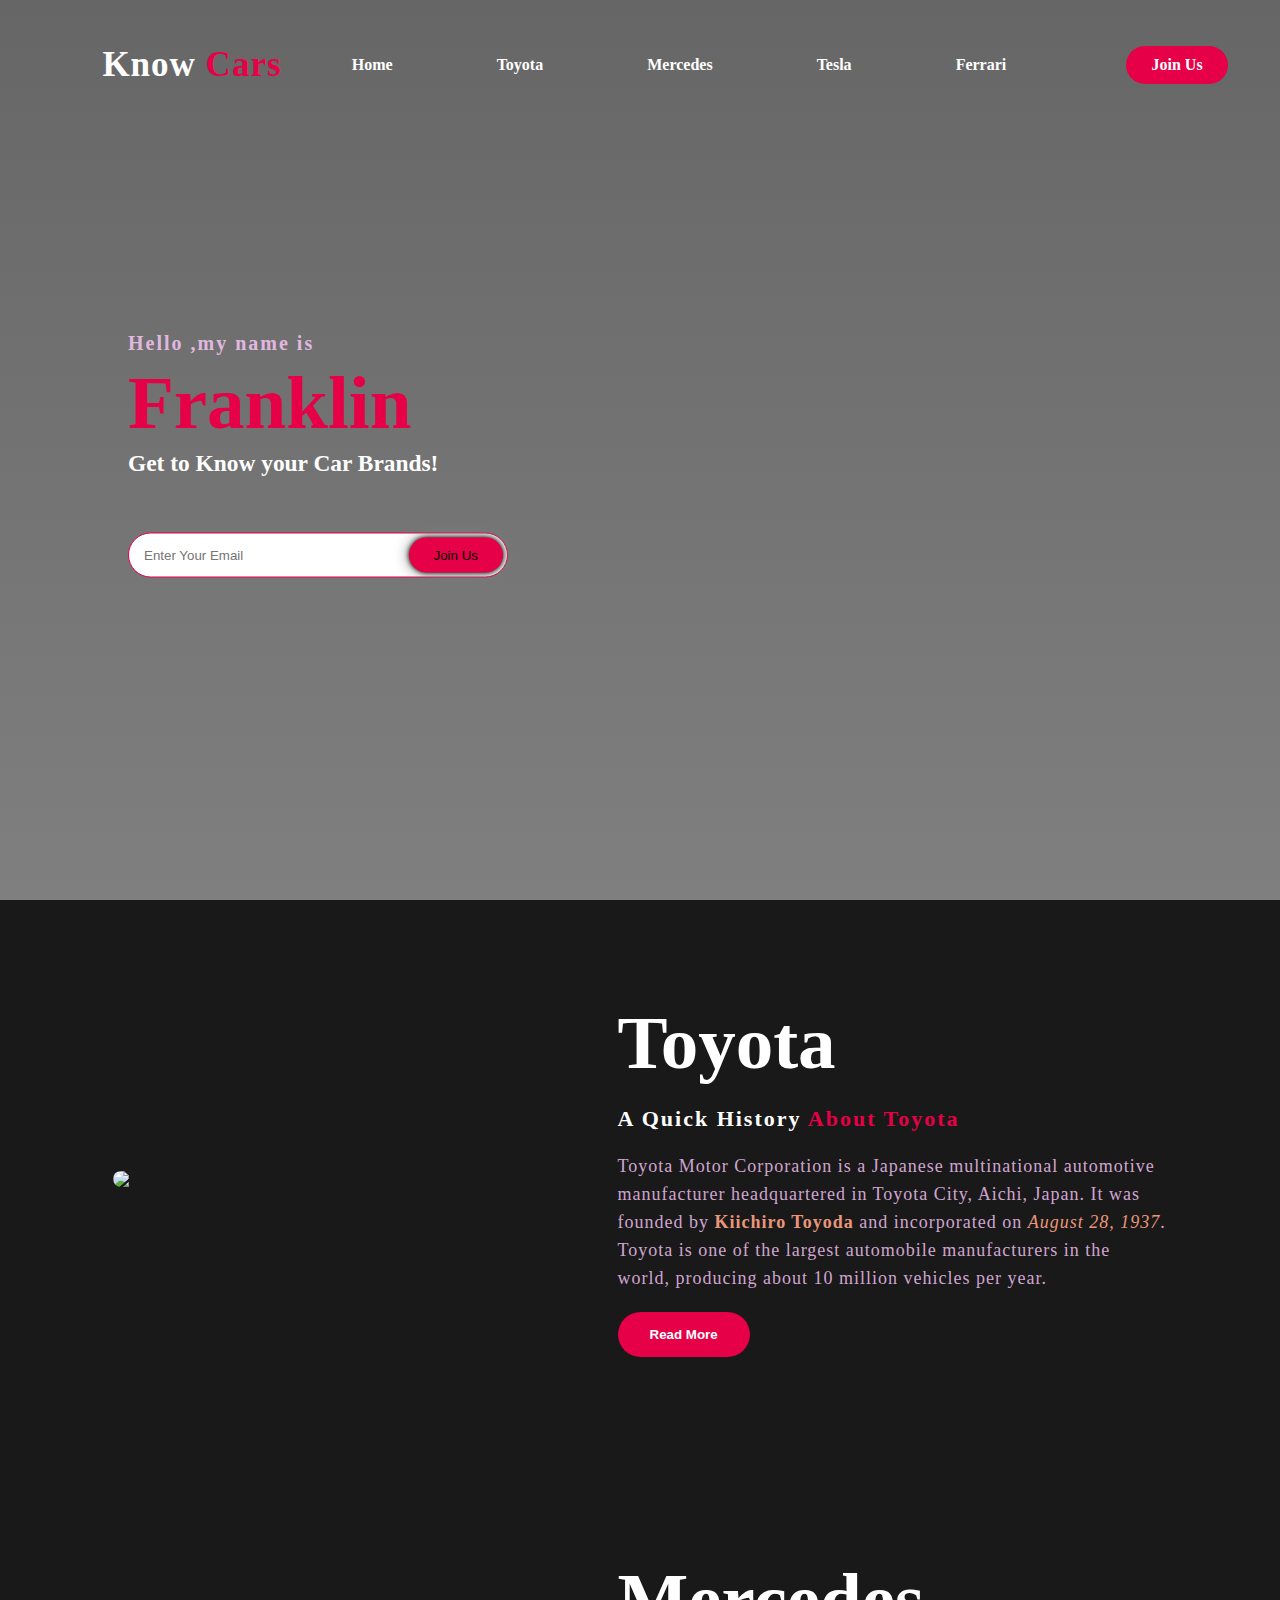
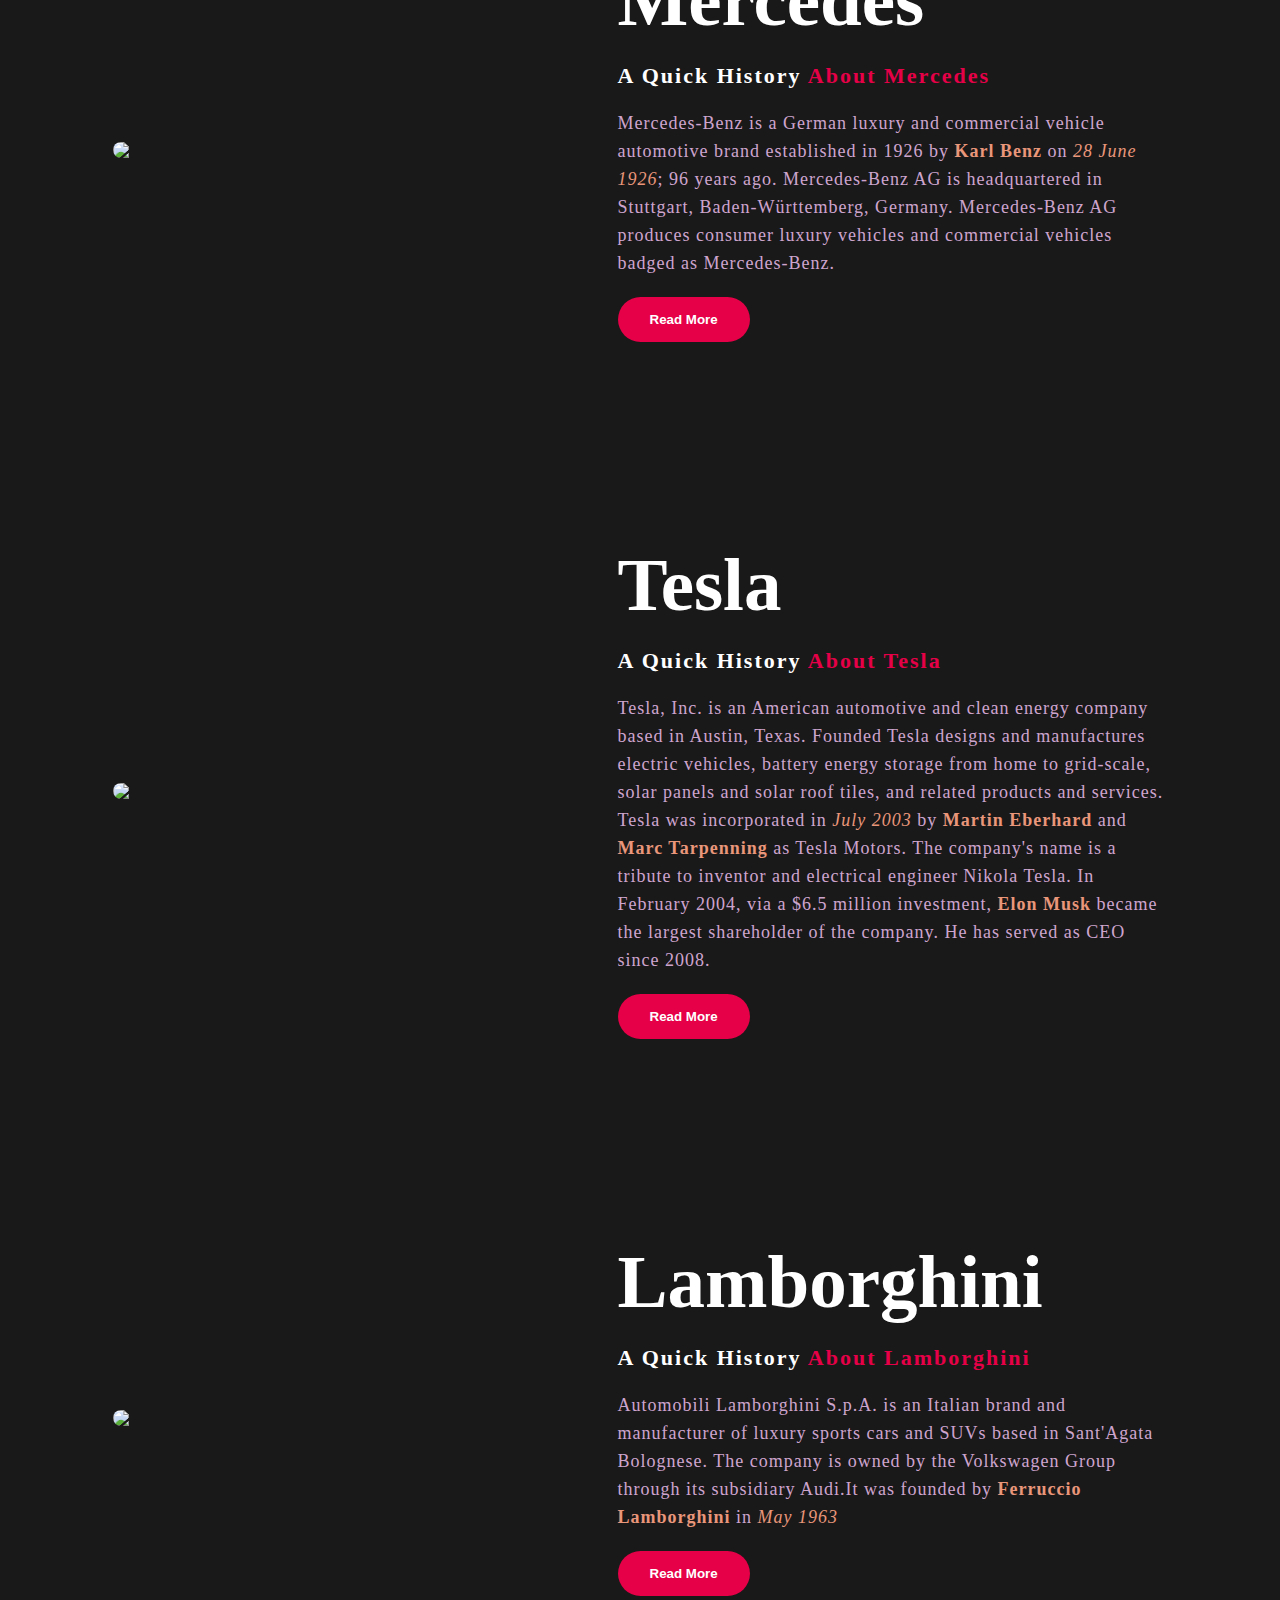
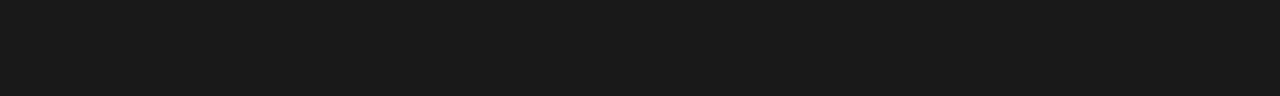
==== Cars.html @ 93c1e935 "Knowcars.com" ====
<!DOCTYPE html>
<html>
	<head>
		<meta charset="utf-8">
		<meta name="viewport" content="width=device-width, initial-scale=1">
		<title>Know Cars</title>
		<link rel="stylesheet" type="text/css" href="Cars.css">
	</head>
	<body>
		<div class="part-1" id="part-1H">
			<nav class="nav">
				<h2 class="logo">Know <span>Cars</span></h2>
				<ul>
					<li><a href="#part-1H">Home</a></li>
					<li><a href="#startT">Toyota</a></li>
					<li><a href="#startM">Mercedes</a></li>
					<li><a href="#">Tesla</a></li>
					<li><a href="#">Ferrari</a></li>
				</ul>

				<a href="#" class="btn">Join Us</a>
			</nav>

			<div class="content">
				<h4>Hello ,my name is </h4>
				<h1><span>Franklin</span></h1>
				<h3>Get to Know your Car Brands!</h3>


				<div class="newsletter">
					<form>
						<input type="email" name="" id="mail" placeholder="Enter Your Email">
						<input type="submit" name="submit" value="Join Us">
					</form>
				</div>
			</div>
		</div>

		<!-- Toyota Section -->

		<section class="toyota-sect" id="startT">
			<div class="main">
				<img src="C:\Users\Don Franklie\Desktop\CARS\toyoda-small.jpg">
			

			 <div class="about-toyota">
				<h2>Toyota</h2>
				<h5>A Quick History <span>About Toyota</span></h5>

				<p>Toyota Motor Corporation is a Japanese multinational automotive manufacturer headquartered in Toyota City, Aichi, Japan. It was founded by <strong> Kiichiro Toyoda</strong> and incorporated on <em>August 28, 1937</em>. Toyota is one of the largest automobile manufacturers in the world, producing about 10 million vehicles per year.</p>

				<button type="button">Read More</button>
			 </div>

		   </div>
		</section>

		<!-- Toyota Section -->

		<section class="toyota-sect" id="startM">
			<div class="main">
				<img src="C:\Users\Don Franklie\Desktop\CARS\merc-logo1.jpg">
			

			 <div class="about-toyota">
				<h2>Mercedes</h2>
				<h5>A Quick History <span>About Mercedes</span></h5>

				<p>Mercedes-Benz is a German luxury and commercial vehicle automotive brand established in 1926 by <strong>Karl Benz</strong> on <em>28 June 1926</em>; 96 years ago. Mercedes-Benz AG is headquartered in Stuttgart, Baden-Württemberg, Germany. Mercedes-Benz AG produces consumer luxury vehicles and commercial vehicles badged as Mercedes-Benz.
						<br>
				<button type="button">Read More</button>
			 </div>

		   </div>
		</section>

		<!-- Toyota Section -->

		<section class="toyota-sect" id="startT">
			<div class="main">
				<img src="C:\Users\Don Franklie\Desktop\CARS\tesla-logo.jpg">
			

			 <div class="about-toyota">
				<h2>Tesla</h2>
				<h5>A Quick History <span>About Tesla</span></h5>

				<p>Tesla, Inc. is an American automotive and clean energy company based in Austin, Texas. Founded Tesla designs and manufactures electric vehicles, battery energy storage from home to grid-scale, solar panels and solar roof tiles, and related products and services. Tesla was incorporated in <em>July 2003</em> by <strong>Martin Eberhard</strong> and <strong>Marc Tarpenning</strong> as Tesla Motors. The company's name is a tribute to inventor and electrical engineer Nikola Tesla. In February 2004, via a $6.5 million investment, <strong>Elon Musk</strong> became the largest shareholder of the company. He has served as CEO since 2008.</p>

				<button type="button">Read More</button>
			 </div>

		   </div>
		</section>

		<!-- Lamborghini Section -->

		<section class="toyota-sect" id="startT">
			<div class="main">
				<img src="C:\Users\Don Franklie\Desktop\CARS\lambo-logo.jpg">
			

			 <div class="about-toyota">
				<h2>Lamborghini</h2>
				<h5>A Quick History <span>About Lamborghini</span></h5>

				<p>Automobili Lamborghini S.p.A. is an Italian brand and manufacturer of luxury sports cars and SUVs based in Sant'Agata Bolognese. The company is owned by the Volkswagen Group through its subsidiary Audi.It was founded by <strong>Ferruccio Lamborghini</strong> in <em>May 1963</em>
							<br>
				<button type="button">Read More</button>
			 </div>

		   </div>
		</section>
	</body>
</html>
---- Cars.css ----
*{
	padding: 0;
	margin: 0;
	box-sizing: border-box;
}


.part-1{
	height: 100vh;
	width: 100%;
	background-image: linear-gradient(rgba(0, 0, 0, 0.6), rgba(0, 0, 0, 0.5)), url("../CARS/merc-glc.jpg");
	background-size: cover;
	background-position: center;
}

.nav{
	display: flex;
	align-items: center;
	justify-content: space-between;
	padding-top: 45px;
	padding-left: 8%;
	padding-right: 8%;
}

.logo{
	color: #fff;
	font-size: 35px;
	letter-spacing: 1px;
	cursor: pointer;
}

span{
	color: #e50047;
}

nav ul li{
	list-style-type: none;
	display: inline-block;
	padding: 10px 25px;

}

nav ul li a{
	text-decoration: none;
	color: white;
	font-weight: bold;
	text-transform: capitalize;
	border-radius: 30px;
	padding: 10px 25px;
	transition: all .5s;
}

nav ul li a:hover{
	color: #e50047;
	background-color: #e50047;
	color: white;

}

.btn{
	transform: translateX(50px);
	background-color: #e50047;
	color: white;
	text-decoration: none;
	padding: 10px 25px;
	border-radius: 30px;
	transition: transform .6s;
	font-weight: bold;
}

.btn:hover{

	transform: scale(1.2);
}

.content{
	position: absolute;
	top: 50%;
	left: 10%;
	color: white;
	line-height: 40px;
	transform: translateY(-50%);
	font-size: 20px;
}

.content h1{
	margin: 20px 0px 20px;
	font-size: 75px;
}

.content h4{
	color: #fcfc;
	letter-spacing: 2px;
	font-size: 20px;

}

.content h3{
	margin-bottom: 50px;
}

.newsletter form{
	width: 380px;
	max-width: 100%;
	position: relative;
}

.newsletter form input:first-child{
	display: inline-block;
	width: 100%;
	padding: 14px 130px 14px 15px;
	border-radius: 30px;
	border: 1px solid #e50047;
	outline: none;

}

.newsletter form input:last-child{
	display: inline-block;
	padding: 10px 25px;
	border-radius: 30px;
	border: none;
	position: absolute;
	box-shadow: 0px 0px 5px #000, 0px 0px 15px #858585;
	cursor: pointer;
	background-color: #e50047;
	right: 5px;
	top: 5px;
}

.toyota-sect .main img{
	width: 430px;
	height: auto;
	border-radius: 20px;

}

.toyota-sect{
	width: 100%;
	padding: 100px 0px;
	background-color: #191919;

}

.main{
	width: 1130px;
	max-width: 95%;
	margin: 0 auto;
	display: flex;
	align-items: center;
	justify-content: space-around;
}

.about-toyota{
	width: 550px;
	vertical-align: top;
}

.about-toyota h2{
	font-size: 75px;
	color: white;
	margin-bottom: 20px;
	text-transform: capitalize;
}

.about-toyota h5{
	color: white;
	letter-spacing: 2px;
	font-size: 22px;
	margin-bottom: 20px;
}

.about-toyota p{
	line-height: 28px;
	letter-spacing: 1px;
	font-size: 18px;
	color: #fcfc;
}

strong, em{
	color: darksalmon;
}

button{
	background-color:  #e50047;
	color: white;
	text-decoration: none;
	padding: 13px 30px;
	border-radius: 30px;
	border: 2px solid transparent;
	cursor: pointer;
	margin-top: 20px;
	font-weight: bold;
	cursor: pointer;
	transition: .4s;
}

button:hover{
	transform: scale(1.2);
}
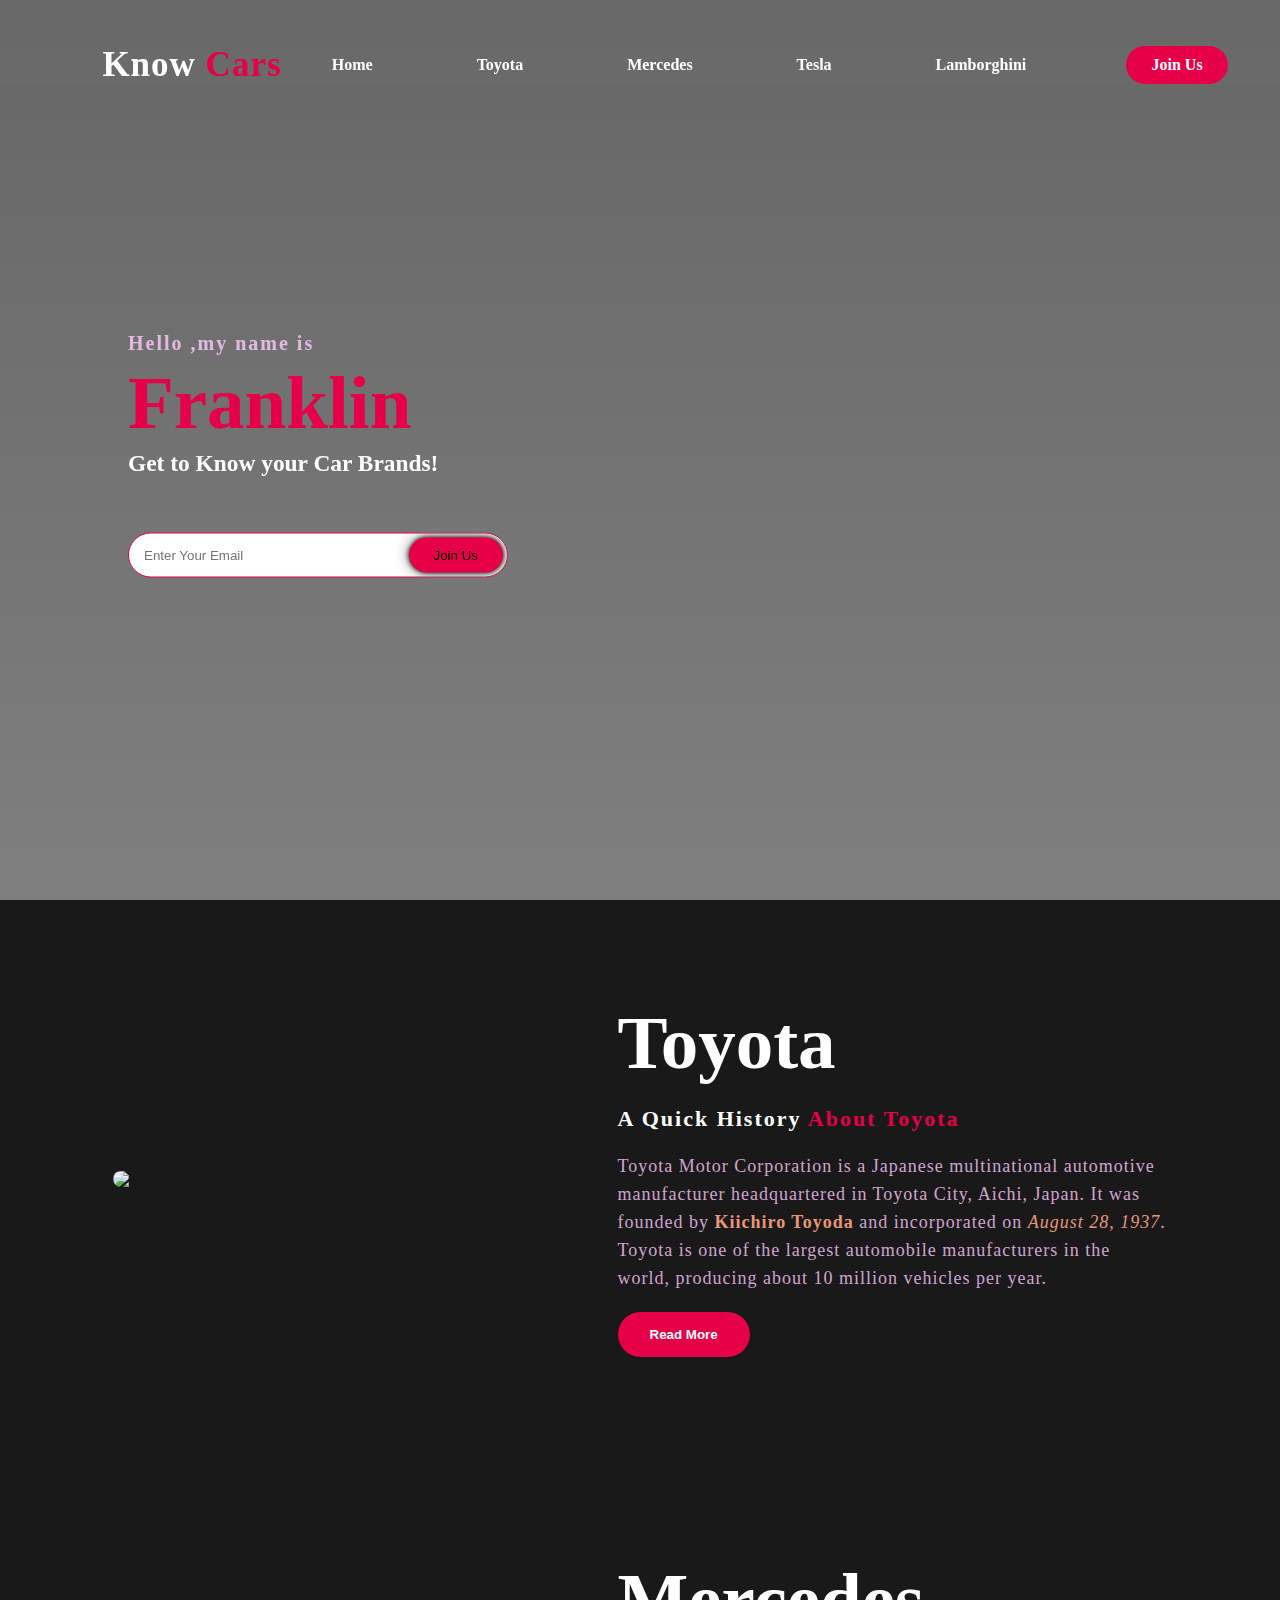
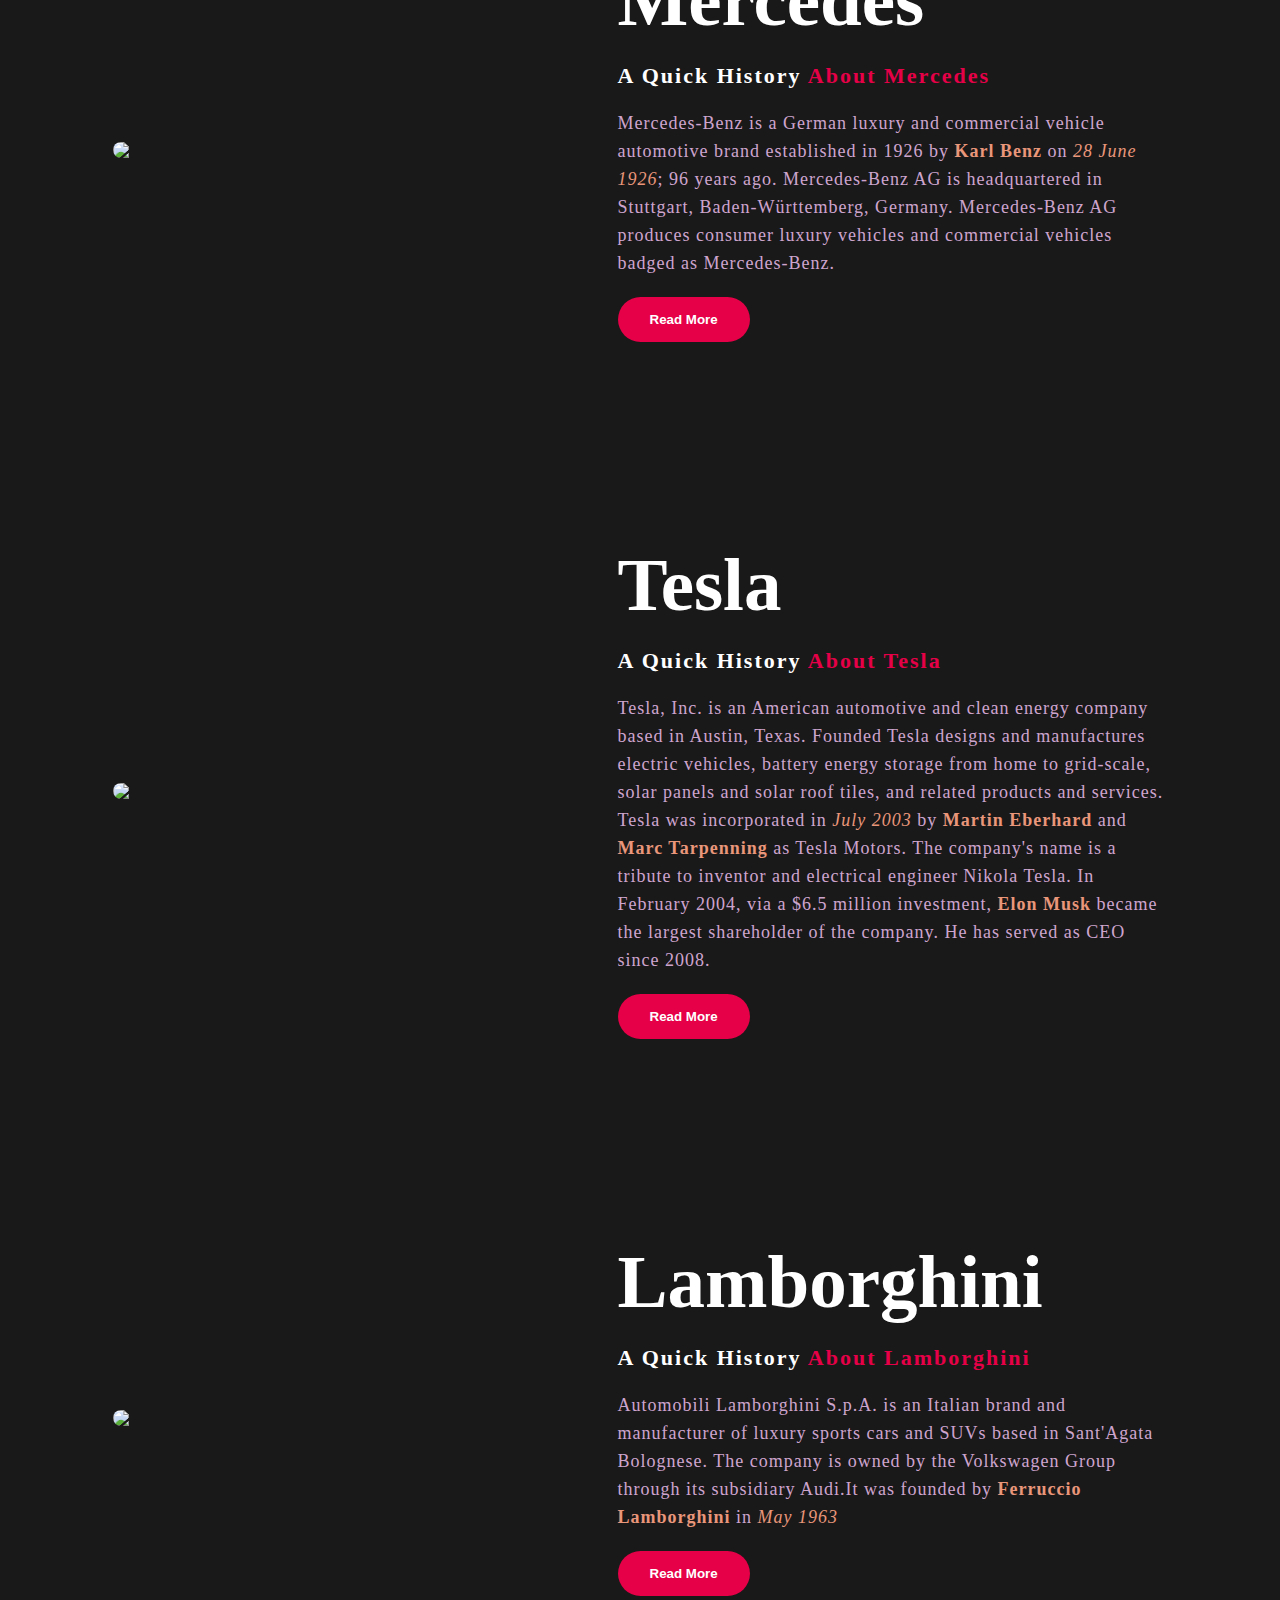
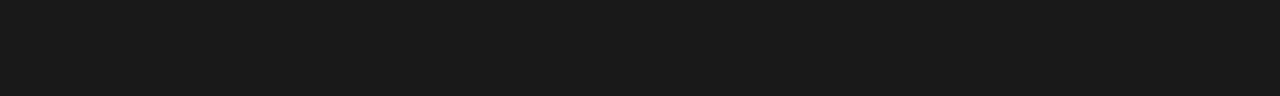
==== commit b24c45af: "Smooth scroll and fixed nav bar" ====
--- a/Cars.html
+++ b/Cars.html
@@ -14,8 +14,8 @@
 					<li><a href="#part-1H">Home</a></li>
 					<li><a href="#startT">Toyota</a></li>
 					<li><a href="#startM">Mercedes</a></li>
-					<li><a href="#">Tesla</a></li>
-					<li><a href="#">Ferrari</a></li>
+					<li><a href="#startE">Tesla</a></li>
+					<li><a href="#startL">Lamborghini</a></li>
 				</ul>
 
 				<a href="#" class="btn">Join Us</a>
@@ -40,7 +40,7 @@
 
 		<section class="toyota-sect" id="startT">
 			<div class="main">
-				<img src="C:\Users\Don Franklie\Desktop\CARS\toyoda-small.jpg">
+				<img src="C:\Users\Don Franklie\Desktop\KNOW-CARS\Car-Images\toyoda-small.jpg">
 			
 
 			 <div class="about-toyota">
@@ -59,7 +59,7 @@
 
 		<section class="toyota-sect" id="startM">
 			<div class="main">
-				<img src="C:\Users\Don Franklie\Desktop\CARS\merc-logo1.jpg">
+				<img src="C:\Users\Don Franklie\Desktop\KNOW-CARS\Car-Images\merc-logo1.jpg">
 			
 
 			 <div class="about-toyota">
@@ -76,9 +76,9 @@
 
 		<!-- Toyota Section -->
 
-		<section class="toyota-sect" id="startT">
+		<section class="toyota-sect" id="startE">
 			<div class="main">
-				<img src="C:\Users\Don Franklie\Desktop\CARS\tesla-logo.jpg">
+				<img src="C:\Users\Don Franklie\Desktop\KNOW-CARS\Car-Images\tesla-logo.jpg">
 			
 
 			 <div class="about-toyota">
@@ -95,9 +95,9 @@
 
 		<!-- Lamborghini Section -->
 
-		<section class="toyota-sect" id="startT">
+		<section class="toyota-sect" id="startL">
 			<div class="main">
-				<img src="C:\Users\Don Franklie\Desktop\CARS\lambo-logo.jpg">
+				<img src="C:\Users\Don Franklie\Desktop\KNOW-CARS\Car-Images\lambo-logo.jpg">
 			
 
 			 <div class="about-toyota">
--- a/Cars.css
+++ b/Cars.css
@@ -4,16 +4,26 @@
 	box-sizing: border-box;
 }
 
+html {
+  scroll-behavior: smooth;
+}
+
 
 .part-1{
 	height: 100vh;
 	width: 100%;
-	background-image: linear-gradient(rgba(0, 0, 0, 0.6), rgba(0, 0, 0, 0.5)), url("../CARS/merc-glc.jpg");
+	background-image: linear-gradient(rgba(0, 0, 0, 0.6), rgba(0, 0, 0, 0.5)), url("../KNOW-CARS/Car-Images/merc-glc.jpg");
 	background-size: cover;
 	background-position: center;
 }
 
 .nav{
+	overflow: hidden;
+  	background-color: rgba(255, 255, 255, 0.02);
+  	position: fixed; /* Set the navbar to fixed position */
+  	top: 0; /* Position the navbar at the top of the page */
+  	width: 100%; /* Full width */
+
 	display: flex;
 	align-items: center;
 	justify-content: space-between;
@@ -197,27 +207,4 @@
 
 button:hover{
 	transform: scale(1.2);
-}
-
-
-
-
-
-
-
-
-
-
-
-
-
-
-
-
-
-
-
-
-
-
-
+}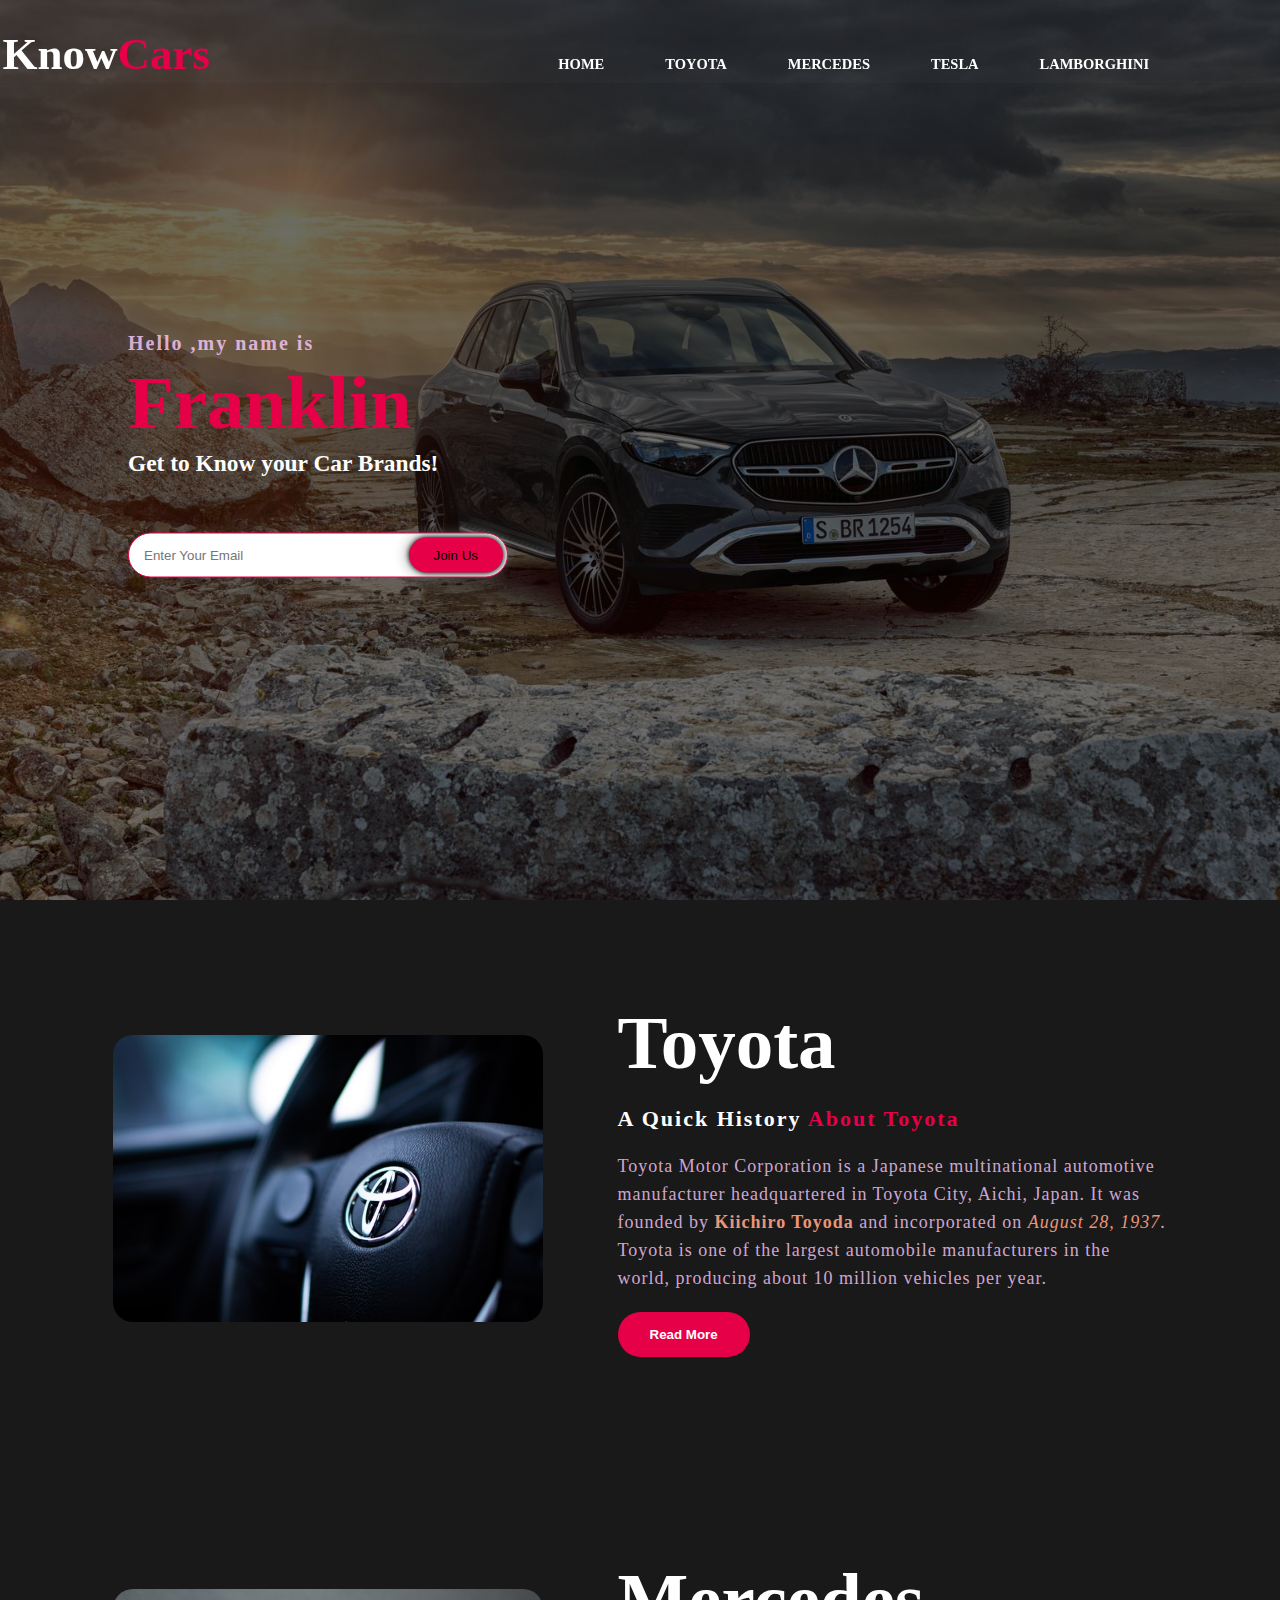
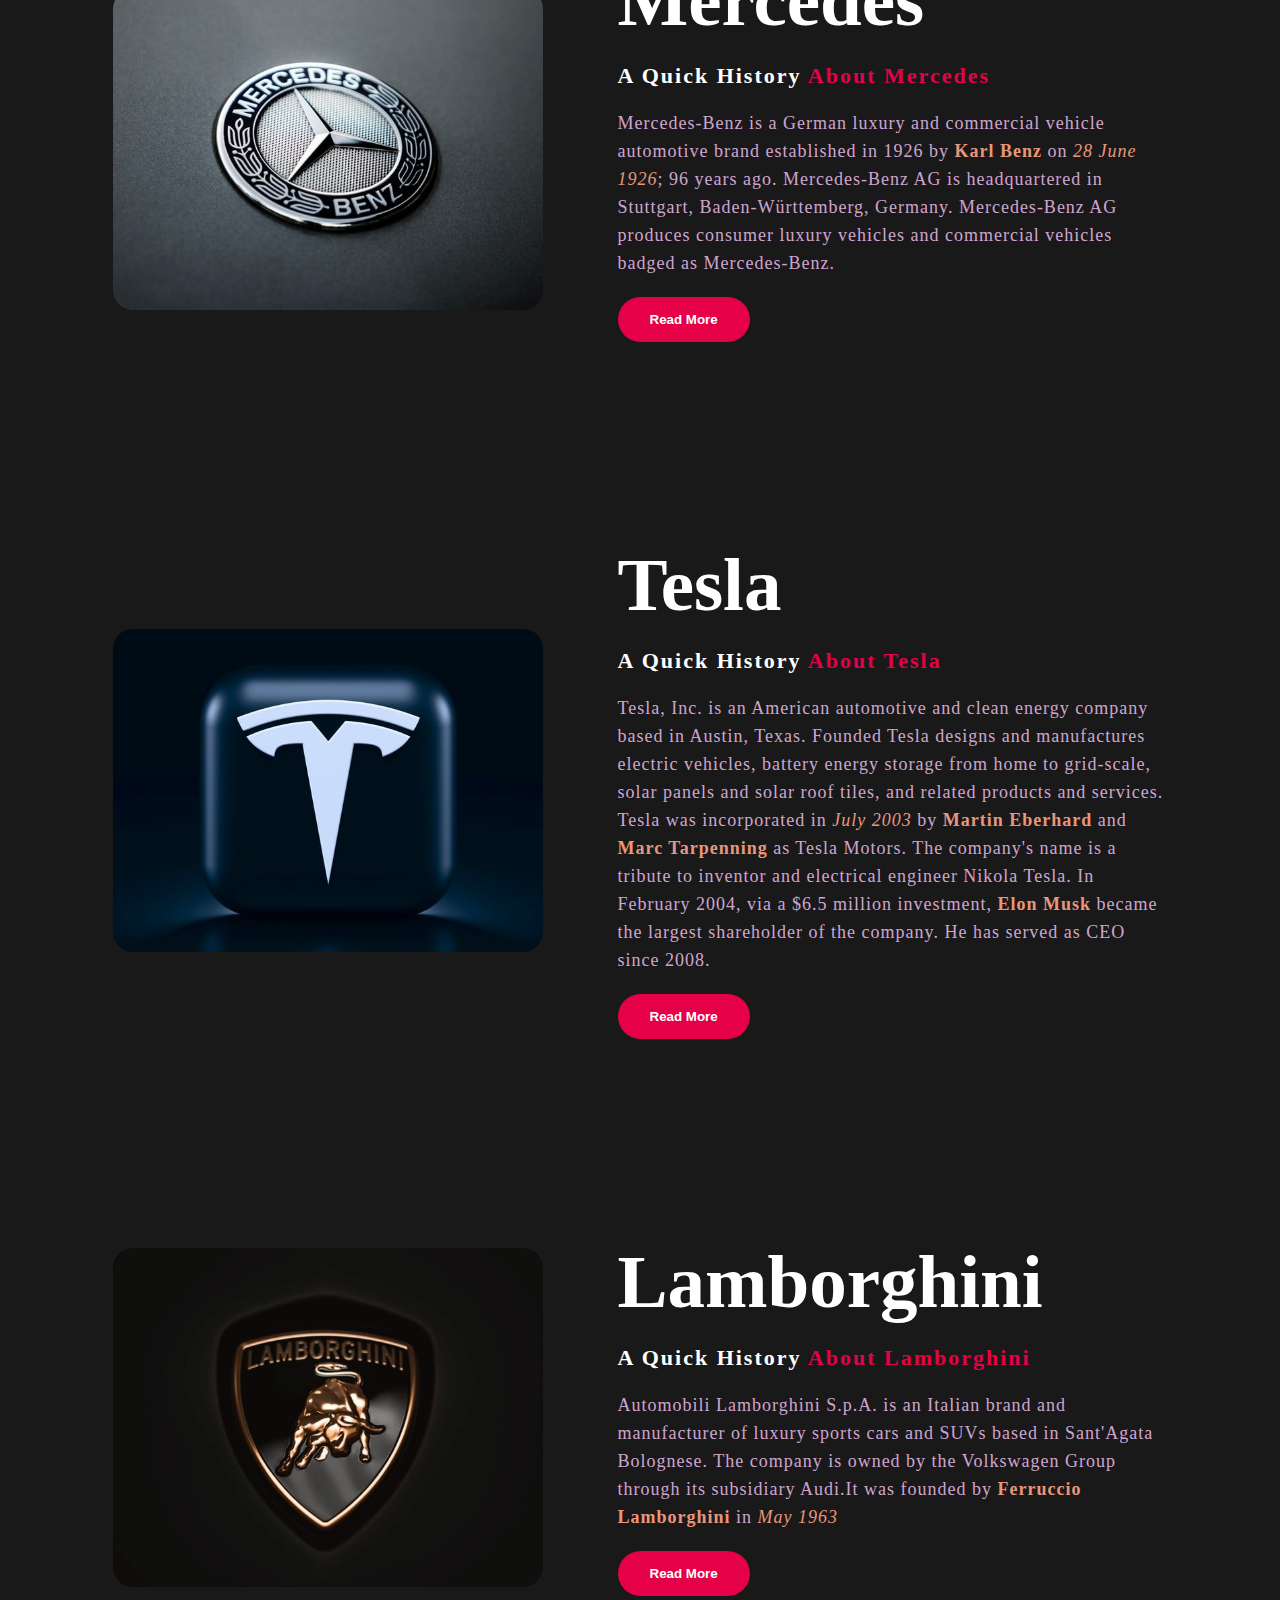
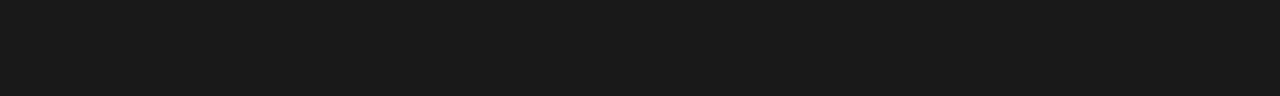
==== commit 2c823893: "Added links to the Read-more buttons" ====
--- a/Cars.html
+++ b/Cars.html
@@ -9,7 +9,9 @@
 	<body>
 		<div class="part-1" id="part-1H">
 			<nav class="nav">
-				<h2 class="logo">Know <span>Cars</span></h2>
+			<div class="divlogo">
+				<a href="#part-1H"><h2 class="logo">Know<span>Cars</span></h2></a>
+			</div>
 				<ul>
 					<li><a href="#part-1H">Home</a></li>
 					<li><a href="#startT">Toyota</a></li>
@@ -18,7 +20,7 @@
 					<li><a href="#startL">Lamborghini</a></li>
 				</ul>
 
-				<a href="#" class="btn">Join Us</a>
+				<!-- <a href="#" class="btn">Join Us</a> -->
 			</nav>
 
 			<div class="content">
@@ -35,12 +37,11 @@
 				</div>
 			</div>
 		</div>
-
 		<!-- Toyota Section -->
 
 		<section class="toyota-sect" id="startT">
 			<div class="main">
-				<img src="C:\Users\Don Franklie\Desktop\KNOW-CARS\Car-Images\toyoda-small.jpg">
+				<img src="..\Car-Images\toyoda-small.jpg" class="car-logo toyota">
 			
 
 			 <div class="about-toyota">
@@ -49,17 +50,17 @@
 
 				<p>Toyota Motor Corporation is a Japanese multinational automotive manufacturer headquartered in Toyota City, Aichi, Japan. It was founded by <strong> Kiichiro Toyoda</strong> and incorporated on <em>August 28, 1937</em>. Toyota is one of the largest automobile manufacturers in the world, producing about 10 million vehicles per year.</p>
 
-				<button type="button">Read More</button>
+				<a href="https://global.toyota/en/mobility/toyota-brand/gallery/" target="_blank"><button type="button">Read More</button></a>
 			 </div>
 
 		   </div>
 		</section>
 
-		<!-- Toyota Section -->
+		<!-- Mercedes Section -->
 
 		<section class="toyota-sect" id="startM">
 			<div class="main">
-				<img src="C:\Users\Don Franklie\Desktop\KNOW-CARS\Car-Images\merc-logo1.jpg">
+				<img src="\Car-Images\merc-logo1.jpg" class="car-logo mercedes">
 			
 
 			 <div class="about-toyota">
@@ -68,17 +69,20 @@
 
 				<p>Mercedes-Benz is a German luxury and commercial vehicle automotive brand established in 1926 by <strong>Karl Benz</strong> on <em>28 June 1926</em>; 96 years ago. Mercedes-Benz AG is headquartered in Stuttgart, Baden-Württemberg, Germany. Mercedes-Benz AG produces consumer luxury vehicles and commercial vehicles badged as Mercedes-Benz.
 						<br>
-				<button type="button">Read More</button>
+					<a href="https://www.mbusa.com/en/all-vehicles" target="_blank">
+						<button type="button">Read More</button>
+					</a>
+						
 			 </div>
 
 		   </div>
 		</section>
 
-		<!-- Toyota Section -->
+		<!-- Tesla Section -->
 
 		<section class="toyota-sect" id="startE">
 			<div class="main">
-				<img src="C:\Users\Don Franklie\Desktop\KNOW-CARS\Car-Images\tesla-logo.jpg">
+				<img src="\Car-Images\tesla-logo.jpg" class="car-logo tesla">
 			
 
 			 <div class="about-toyota">
@@ -87,7 +91,10 @@
 
 				<p>Tesla, Inc. is an American automotive and clean energy company based in Austin, Texas. Founded Tesla designs and manufactures electric vehicles, battery energy storage from home to grid-scale, solar panels and solar roof tiles, and related products and services. Tesla was incorporated in <em>July 2003</em> by <strong>Martin Eberhard</strong> and <strong>Marc Tarpenning</strong> as Tesla Motors. The company's name is a tribute to inventor and electrical engineer Nikola Tesla. In February 2004, via a $6.5 million investment, <strong>Elon Musk</strong> became the largest shareholder of the company. He has served as CEO since 2008.</p>
 
-				<button type="button">Read More</button>
+				
+				<a href="https://www.tesla.com/tesla-gallery#vehicles" target="_blank" rel="noopener noreferrer">
+					<button type="button">Read More</button>
+				</a>
 			 </div>
 
 		   </div>
@@ -97,7 +104,7 @@
 
 		<section class="toyota-sect" id="startL">
 			<div class="main">
-				<img src="C:\Users\Don Franklie\Desktop\KNOW-CARS\Car-Images\lambo-logo.jpg">
+				<img src="\Car-Images\lambo-logo.jpg" class="car-logo lambo">
 			
 
 			 <div class="about-toyota">
@@ -106,7 +113,7 @@
 
 				<p>Automobili Lamborghini S.p.A. is an Italian brand and manufacturer of luxury sports cars and SUVs based in Sant'Agata Bolognese. The company is owned by the Volkswagen Group through its subsidiary Audi.It was founded by <strong>Ferruccio Lamborghini</strong> in <em>May 1963</em>
 							<br>
-				<button type="button">Read More</button>
+				<a href="https://www.lamborghini.com/en-en/models" target="_blank" rel="noopener noreferrer"><button type="button">Read More</button></a>
 			 </div>
 
 		   </div>
--- a/Cars.css
+++ b/Cars.css
@@ -4,49 +4,61 @@
 	box-sizing: border-box;
 }
 
-html {
-  scroll-behavior: smooth;
+html{
+	scroll-behavior: smooth;
 }
 
 
 .part-1{
 	height: 100vh;
 	width: 100%;
-	background-image: linear-gradient(rgba(0, 0, 0, 0.6), rgba(0, 0, 0, 0.5)), url("../KNOW-CARS/Car-Images/merc-glc.jpg");
+	background-image: linear-gradient(rgba(0, 0, 0, 0.6), rgba(0, 0, 0, 0.5)), url("../Car-Images/merc-glc.jpg");
 	background-size: cover;
 	background-position: center;
 }
 
 .nav{
-	overflow: hidden;
+	/* overflow: hidden; */
   	background-color: rgba(255, 255, 255, 0.02);
   	position: fixed; /* Set the navbar to fixed position */
   	top: 0; /* Position the navbar at the top of the page */
   	width: 100%; /* Full width */
-
 	display: flex;
 	align-items: center;
 	justify-content: space-between;
 	padding-top: 45px;
 	padding-left: 8%;
 	padding-right: 8%;
+	z-index: 2;
 }
 
 .logo{
 	color: #fff;
-	font-size: 35px;
-	letter-spacing: 1px;
-	cursor: pointer;
+	font-size: 45px;
+	cursor: pointer;
+}
+
+.divlogo{
+	margin-left: -100px;
+	margin-top: -20px;
+}
+
+.divlogo a{
+	text-decoration: none;
 }
 
 span{
 	color: #e50047;
+}
+
+nav ul{
+	margin-left: 30px;
 }
 
 nav ul li{
 	list-style-type: none;
 	display: inline-block;
-	padding: 10px 25px;
+	padding: 10px 16px;
 
 }
 
@@ -54,34 +66,33 @@
 	text-decoration: none;
 	color: white;
 	font-weight: bold;
-	text-transform: capitalize;
-	border-radius: 30px;
-	padding: 10px 25px;
+	border-radius: 30px;
+	padding: 5px 12.5px;
 	transition: all .5s;
+	font-size: 14.5px;
+	text-transform: uppercase;
 }
 
 nav ul li a:hover{
 	color: #e50047;
+	
+
+}
+
+/* .btn{
 	background-color: #e50047;
 	color: white;
-
-}
-
-.btn{
-	transform: translateX(50px);
-	background-color: #e50047;
-	color: white;
-	text-decoration: none;
-	padding: 10px 25px;
-	border-radius: 30px;
-	transition: transform .6s;
+	text-decoration: none;
+	padding: 10px 16px;
+	border-radius: 30px;
+	transition: all .6s;
 	font-weight: bold;
 }
 
 .btn:hover{
-
-	transform: scale(1.2);
-}
+	background-color: #ee165acb;
+
+} */
 
 .content{
 	position: absolute;
@@ -91,6 +102,7 @@
 	line-height: 40px;
 	transform: translateY(-50%);
 	font-size: 20px;
+	z-index: 0;
 }
 
 .content h1{
@@ -206,5 +218,10 @@
 }
 
 button:hover{
-	transform: scale(1.2);
+	background-color: #ee165acb;
+}
+
+.car-logo{
+	cursor: pointer;
+
 }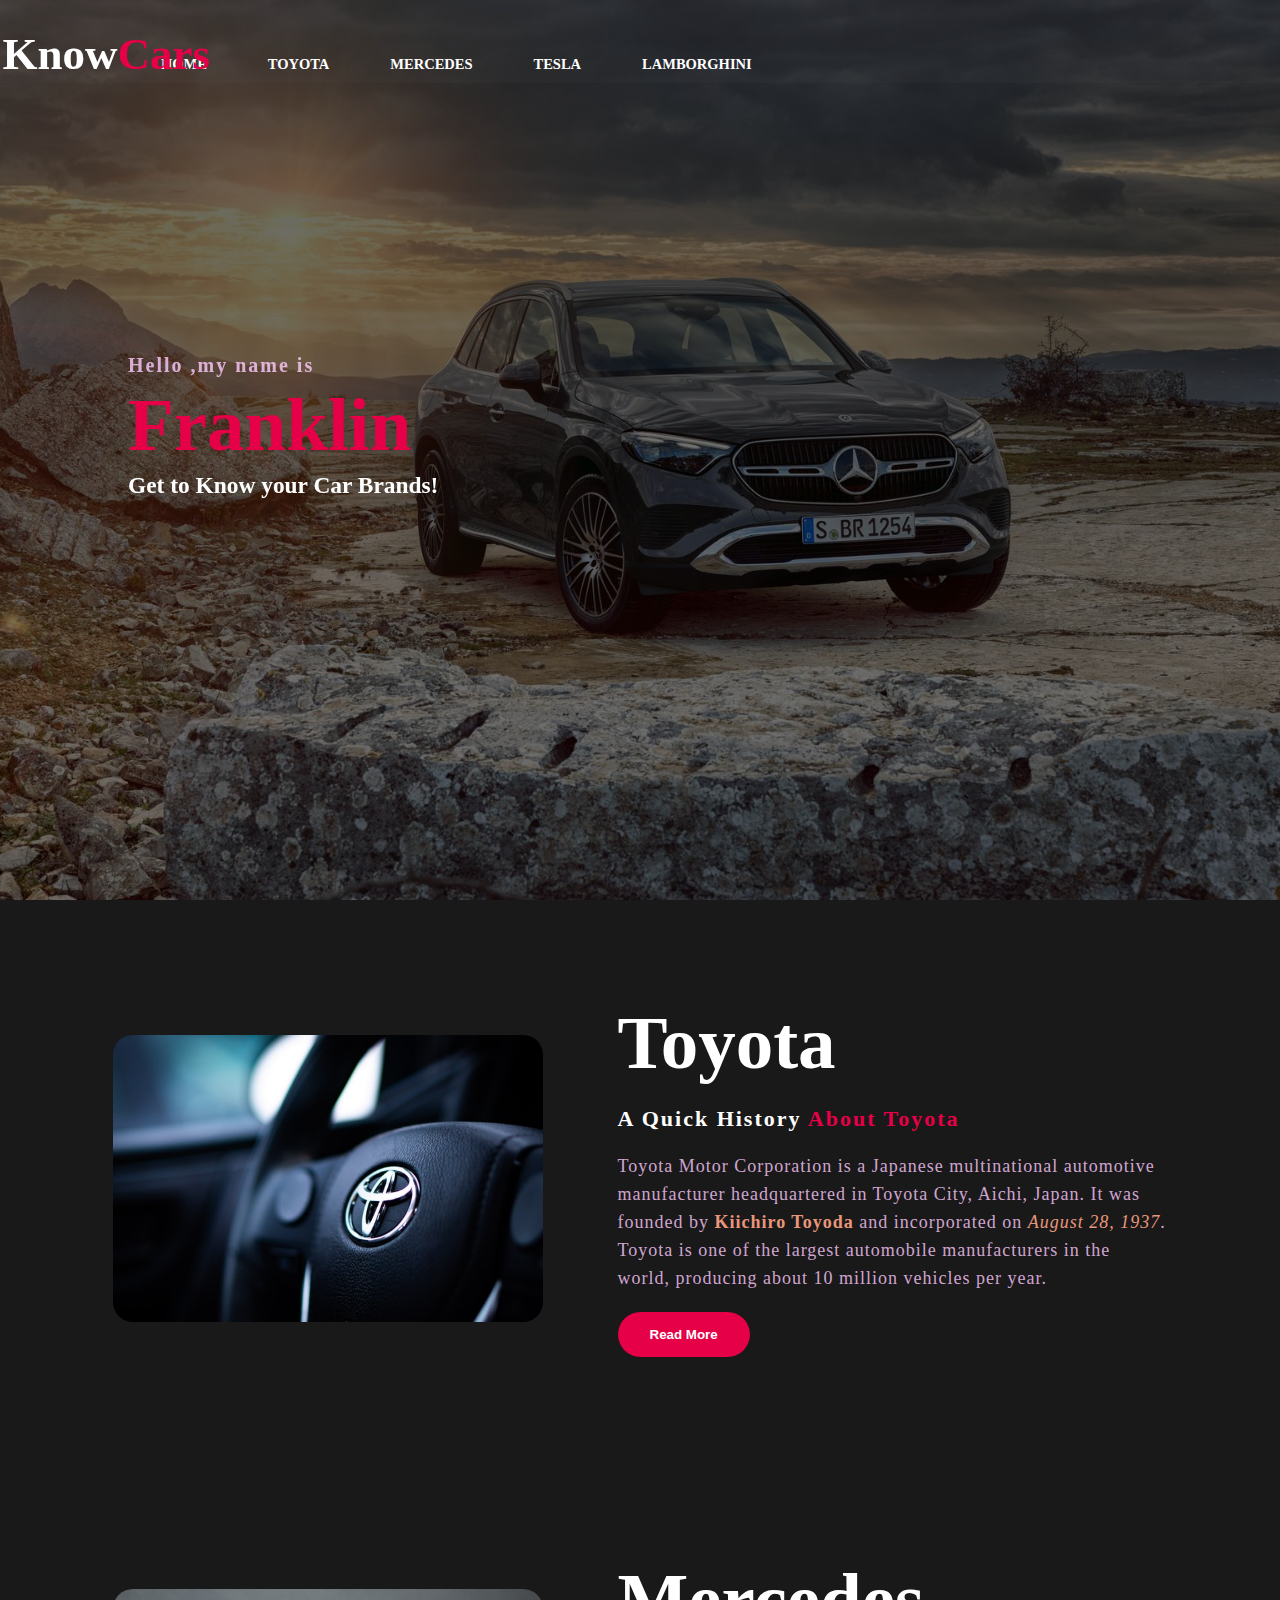
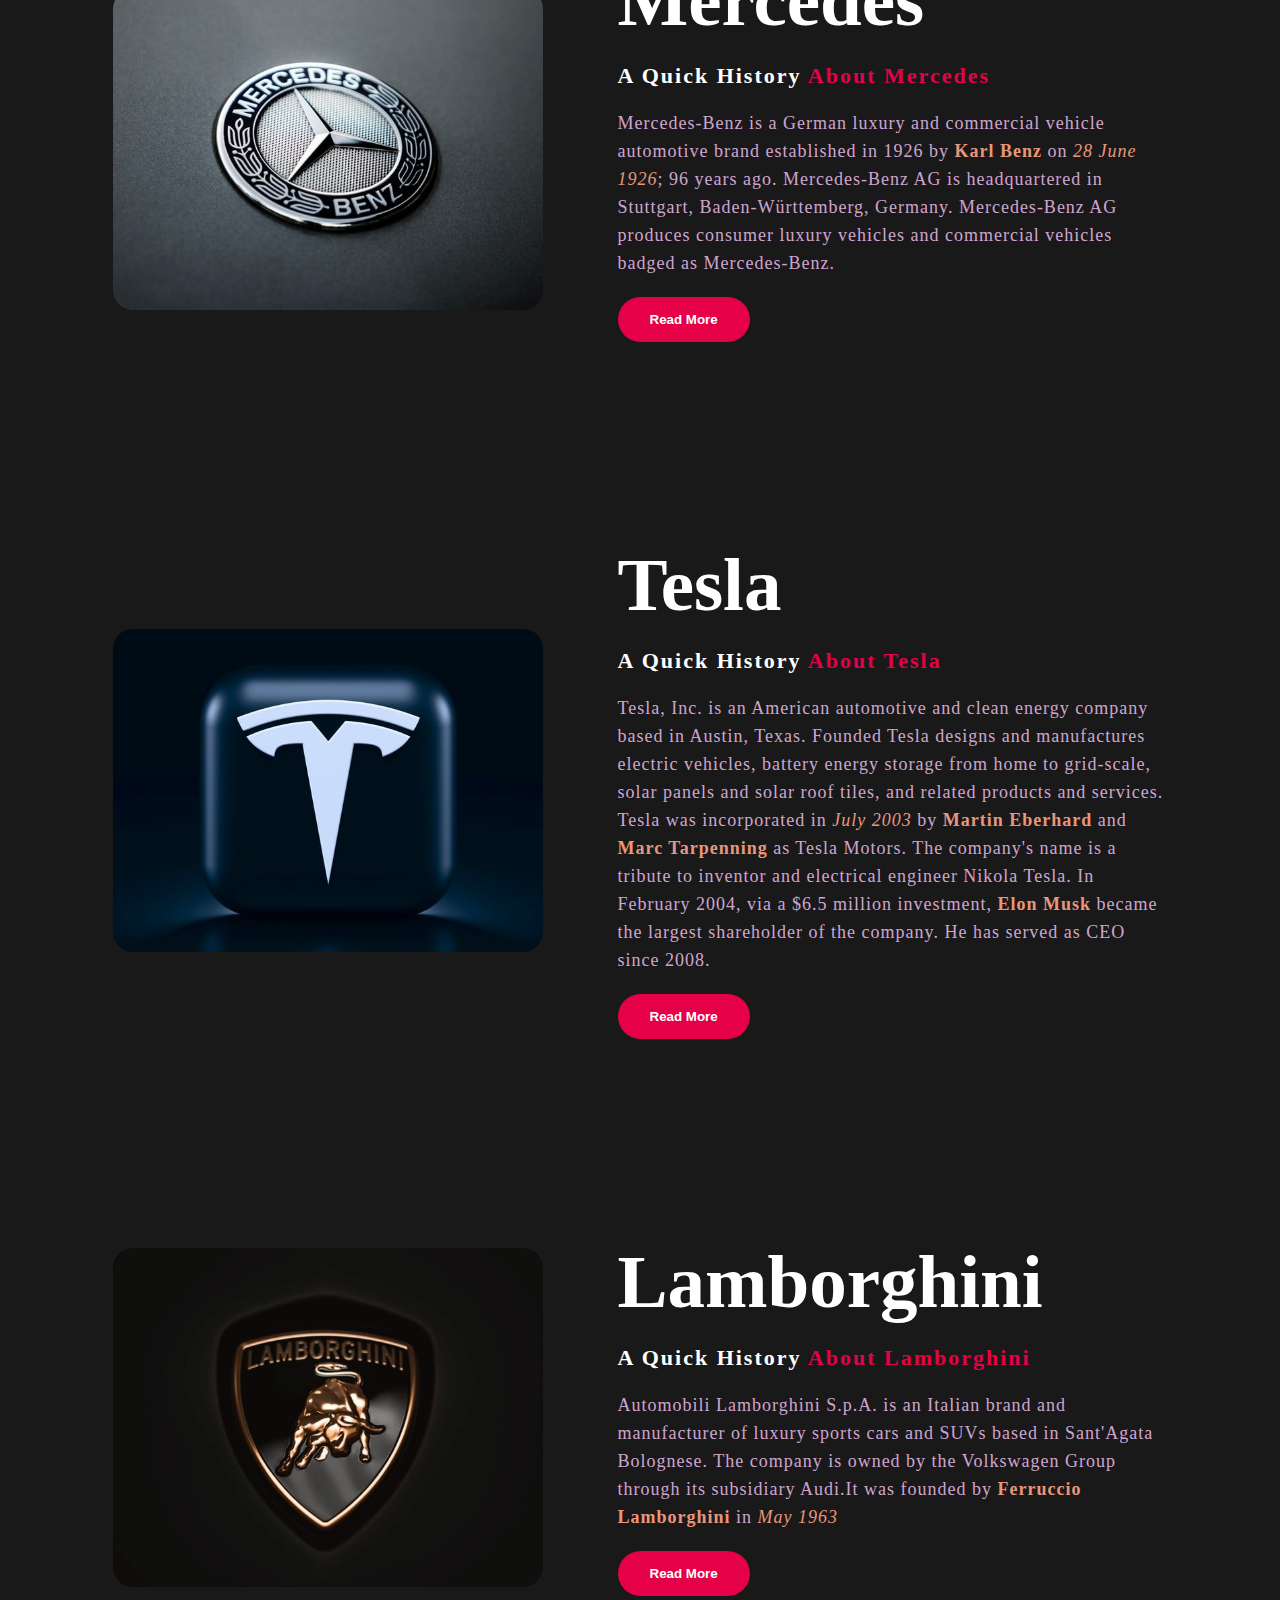
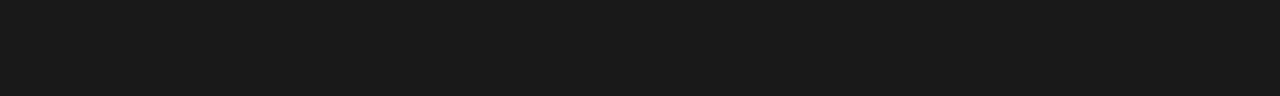
==== commit 74374b74: "Added a Favicon" ====
--- a/Cars.html
+++ b/Cars.html
@@ -5,6 +5,7 @@
 		<meta name="viewport" content="width=device-width, initial-scale=1">
 		<title>Know Cars</title>
 		<link rel="stylesheet" type="text/css" href="Cars.css">
+		<link rel="icon" href="./Car-Images/favicon.ico">
 	</head>
 	<body>
 		<div class="part-1" id="part-1H">
@@ -29,12 +30,12 @@
 				<h3>Get to Know your Car Brands!</h3>
 
 
-				<div class="newsletter">
+				<!-- <div class="newsletter">
 					<form>
 						<input type="email" name="" id="mail" placeholder="Enter Your Email">
 						<input type="submit" name="submit" value="Join Us">
 					</form>
-				</div>
+				</div> -->
 			</div>
 		</div>
 		<!-- Toyota Section -->
--- a/Cars.css
+++ b/Cars.css
@@ -18,10 +18,8 @@
 }
 
 .nav{
-	/* overflow: hidden; */
   	background-color: rgba(255, 255, 255, 0.02);
-  	position: fixed; /* Set the navbar to fixed position */
-  	top: 0; /* Position the navbar at the top of the page */
+  	/* top: 0; Position the navbar at the top of the page */
   	width: 100%; /* Full width */
 	display: flex;
 	align-items: center;
@@ -30,6 +28,7 @@
 	padding-left: 8%;
 	padding-right: 8%;
 	z-index: 2;
+	max-height: 100vh;
 }
 
 .logo{
@@ -41,6 +40,9 @@
 .divlogo{
 	margin-left: -100px;
 	margin-top: -20px;
+	/* Set the navbar to fixed position */
+	position: fixed; 
+
 }
 
 .divlogo a{
@@ -223,5 +225,29 @@
 
 .car-logo{
 	cursor: pointer;
-
-}+}
+
+
+@media(max-width:960px){
+
+	.divlogo{
+		margin-left: -25px;
+		margin-top: -20px; 
+	}
+
+
+	nav ul li{
+		display: block;
+		background-color: #e50047;
+		min-height: 100vh;
+		text-align: center;
+		position: absolute;
+		top: 0;
+		right: 0;
+		z-index: 2;
+
+	}
+
+
+}
+
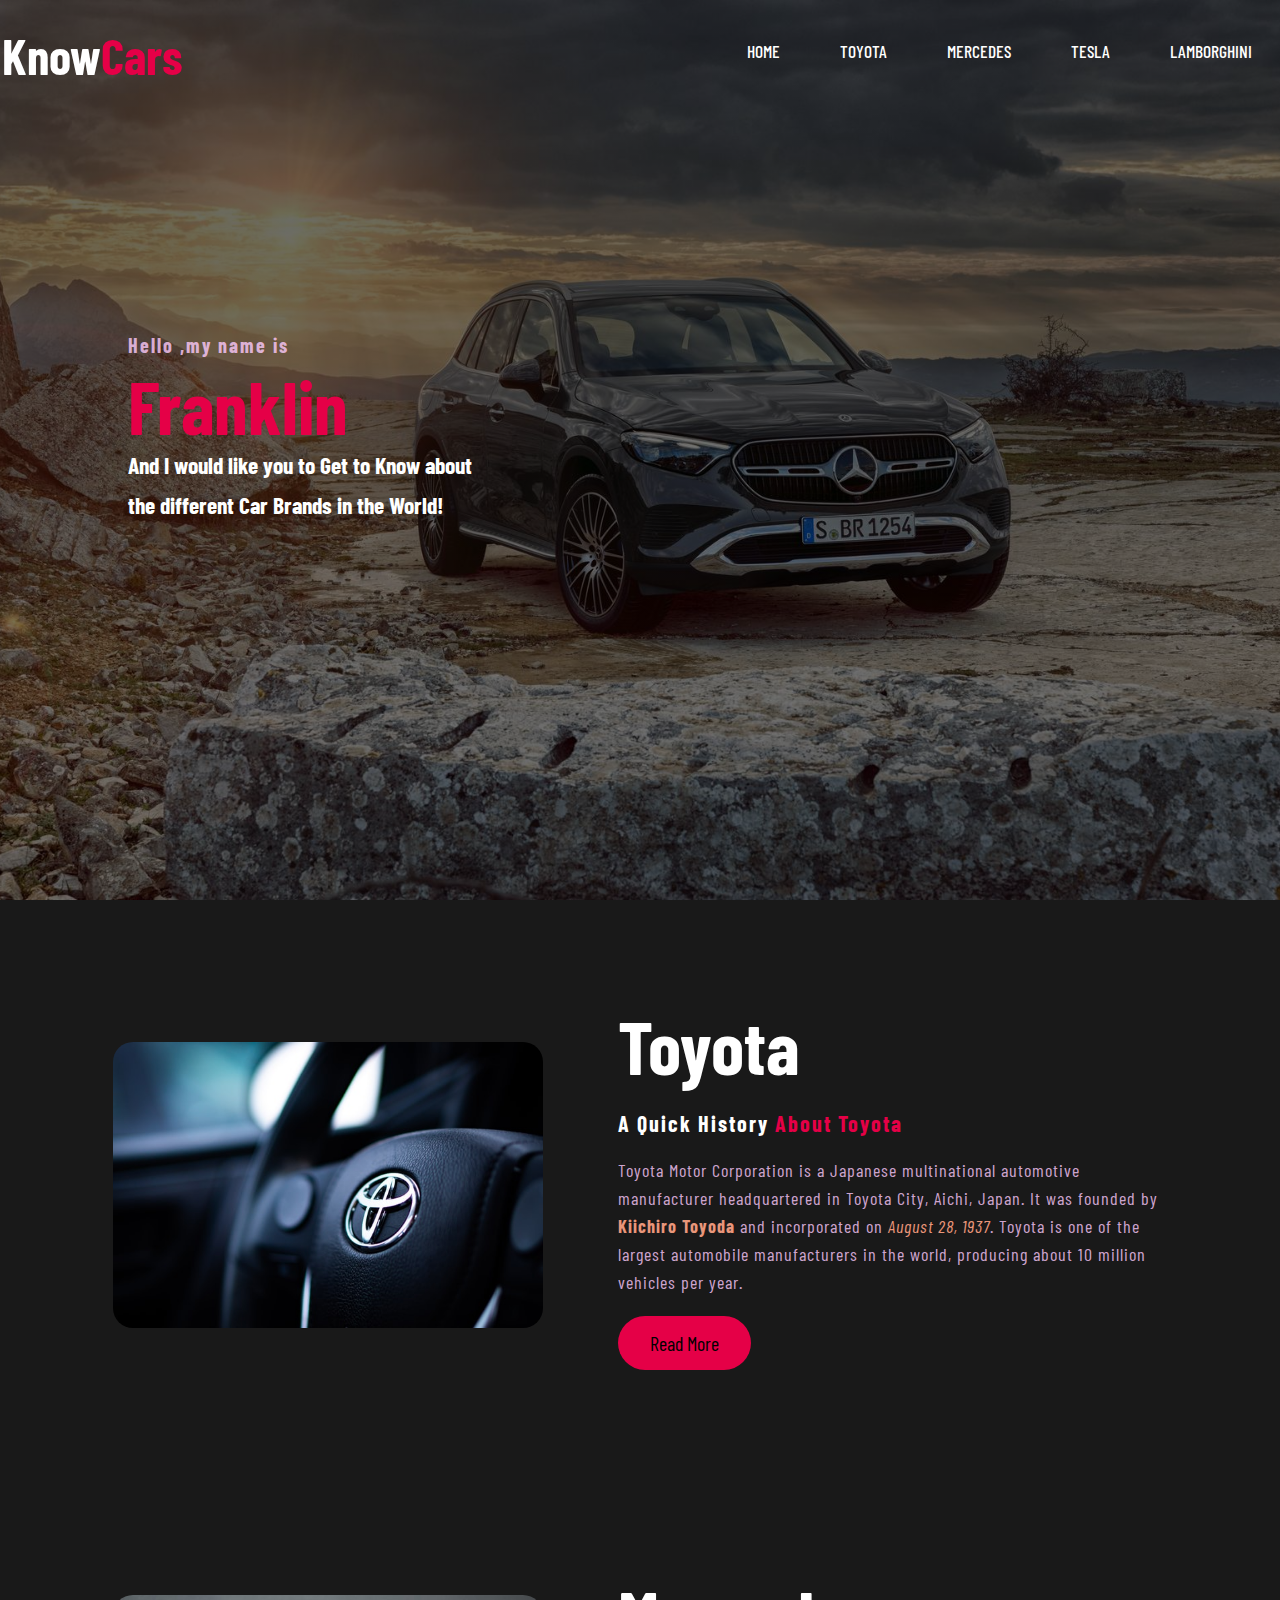
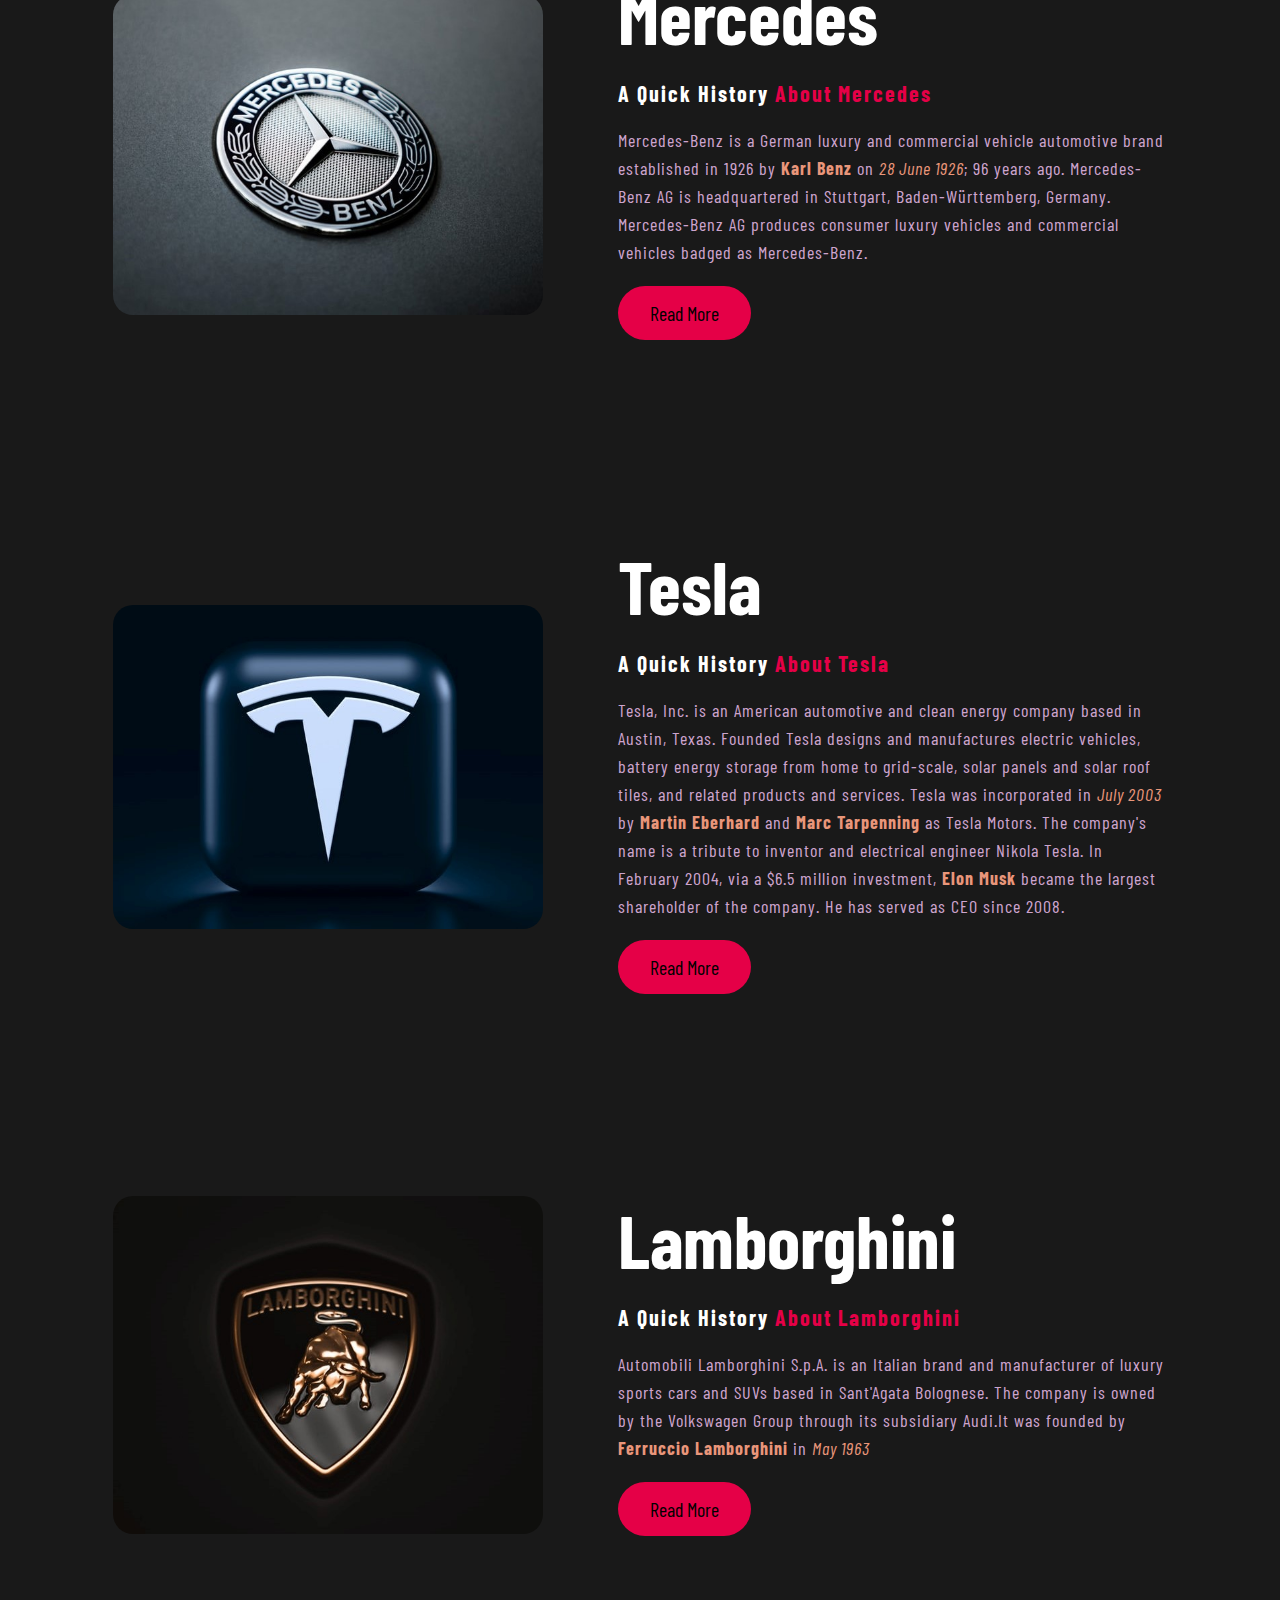
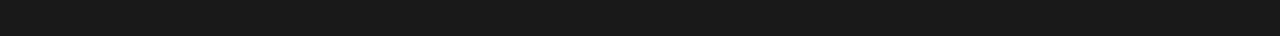
==== commit 791c66ca: "Erased some text in Content of the Page" ====
--- a/Cars.html
+++ b/Cars.html
@@ -6,36 +6,35 @@
 		<title>Know Cars</title>
 		<link rel="stylesheet" type="text/css" href="Cars.css">
 		<link rel="icon" href="./Car-Images/favicon.ico">
+		<link rel="stylesheet" href="/Font-awesome/css/all.css">
 	</head>
 	<body>
 		<div class="part-1" id="part-1H">
 			<nav class="nav">
-			<div class="divlogo">
+			  <div class="divlogo">
 				<a href="#part-1H"><h2 class="logo">Know<span>Cars</span></h2></a>
-			</div>
+			 </div>
+			  <div id="wrapper-nav">
+				   
 				<ul>
+					<i class="fa-solid fa-xmark" onclick="hideMenu()"></i>
 					<li><a href="#part-1H">Home</a></li>
 					<li><a href="#startT">Toyota</a></li>
 					<li><a href="#startM">Mercedes</a></li>
 					<li><a href="#startE">Tesla</a></li>
 					<li><a href="#startL">Lamborghini</a></li>
 				</ul>
-
-				<!-- <a href="#" class="btn">Join Us</a> -->
+			  </div>
+			  <i class="fa-solid fa-bars" onclick="showMenu()"></i>
+				
 			</nav>
 
 			<div class="content">
 				<h4>Hello ,my name is </h4>
 				<h1><span>Franklin</span></h1>
-				<h3>Get to Know your Car Brands!</h3>
+				<h3>And I would like you to Get to Know about the different Car Brands in the World!</h3>
 
 
-				<!-- <div class="newsletter">
-					<form>
-						<input type="email" name="" id="mail" placeholder="Enter Your Email">
-						<input type="submit" name="submit" value="Join Us">
-					</form>
-				</div> -->
 			</div>
 		</div>
 		<!-- Toyota Section -->
@@ -119,5 +118,22 @@
 
 		   </div>
 		</section>
+
+		<script>
+
+			var toggle = document.getElementById("wrapper-nav");
+
+			function showMenu(){
+				toggle.style.right = "0";
+			}
+
+			
+			function hideMenu(){
+				toggle.style.right = "-200px";
+			}
+
+
+
+		</script>
 	</body>
 </html>--- a/Cars.css
+++ b/Cars.css
@@ -1,7 +1,12 @@
+@import url('https://fonts.googleapis.com/css2?family=Barlow+Condensed:wght@100;200;300;400;600;700&display=swap');
+
+
 *{
 	padding: 0;
 	margin: 0;
 	box-sizing: border-box;
+    font-family: 'BArlow Condensed';
+
 }
 
 html{
@@ -18,9 +23,13 @@
 }
 
 .nav{
-  	background-color: rgba(255, 255, 255, 0.02);
-  	/* top: 0; Position the navbar at the top of the page */
-  	width: 100%; /* Full width */
+  	/* background-color: rgba(255, 255, 255, 0.02); */
+  	/* Position the navbar at the top of the page */
+	position: absolute;
+	left: 0;
+	top: 0; 
+  	width: 100%; 
+	/* Full width */
 	display: flex;
 	align-items: center;
 	justify-content: space-between;
@@ -33,20 +42,17 @@
 
 .logo{
 	color: #fff;
-	font-size: 45px;
-	cursor: pointer;
-}
-
-.divlogo{
+	font-size: 50px;
+	cursor: pointer;
 	margin-left: -100px;
 	margin-top: -20px;
 	/* Set the navbar to fixed position */
 	position: fixed; 
-
-}
-
-.divlogo a{
+}
+
+.logo a{
 	text-decoration: none;
+
 }
 
 span{
@@ -55,46 +61,34 @@
 
 nav ul{
 	margin-left: 30px;
+	position: absolute;
+	top: 30px;
+	right: 0;
 }
 
 nav ul li{
 	list-style-type: none;
 	display: inline-block;
 	padding: 10px 16px;
+	position: relative;
 
 }
 
 nav ul li a{
 	text-decoration: none;
 	color: white;
-	font-weight: bold;
 	border-radius: 30px;
 	padding: 5px 12.5px;
 	transition: all .5s;
-	font-size: 14.5px;
+	font-size: 17.5px;
+	font-weight: 500;
 	text-transform: uppercase;
 }
 
 nav ul li a:hover{
 	color: #e50047;
 	
-
-}
-
-/* .btn{
-	background-color: #e50047;
-	color: white;
-	text-decoration: none;
-	padding: 10px 16px;
-	border-radius: 30px;
-	transition: all .6s;
-	font-weight: bold;
-}
-
-.btn:hover{
-	background-color: #ee165acb;
-
-} */
+}
 
 .content{
 	position: absolute;
@@ -121,6 +115,7 @@
 
 .content h3{
 	margin-bottom: 50px;
+	width: 350px;
 }
 
 .newsletter form{
@@ -207,47 +202,74 @@
 
 button{
 	background-color:  #e50047;
-	color: white;
+	color: #000;
 	text-decoration: none;
 	padding: 13px 30px;
 	border-radius: 30px;
 	border: 2px solid transparent;
 	cursor: pointer;
 	margin-top: 20px;
-	font-weight: bold;
+	font-size: 20px;
 	cursor: pointer;
 	transition: .4s;
 }
 
 button:hover{
-	background-color: #ee165acb;
+	/* background-color: #ee165acb; */
+	color: #fff;
 }
 
 .car-logo{
 	cursor: pointer;
 }
 
+nav .fa-solid{
+	display: none;
+}
+
 
 @media(max-width:960px){
 
-	.divlogo{
-		margin-left: -25px;
-		margin-top: -20px; 
-	}
-
-
+	.logo{
+		margin-left: -20px;
+		margin-top: -40px; 
+	}
+
+	nav ul{
+
+		position: absolute;
+		top: 0;
+		right: -200px;
+		min-height: 100vh;
+		background-color: rgba(229, 0, 71,0.6);
+		padding: 20px 10px;
+
+	}
+	
+	
 	nav ul li{
 		display: block;
-		background-color: #e50047;
-		min-height: 100vh;
-		text-align: center;
-		position: absolute;
-		top: 0;
-		right: 0;
 		z-index: 2;
-
-	}
-
-
-}
-
+	}
+
+	nav ul li a{
+		color: #000;
+	}
+
+	nav ul li a:hover{
+		color: white;
+	}
+
+	nav .fa-solid{
+		display: block;
+		margin: 10px;
+		font-size: 22px;
+		color: white;
+		cursor: pointer;
+	}
+
+
+
+
+}
+
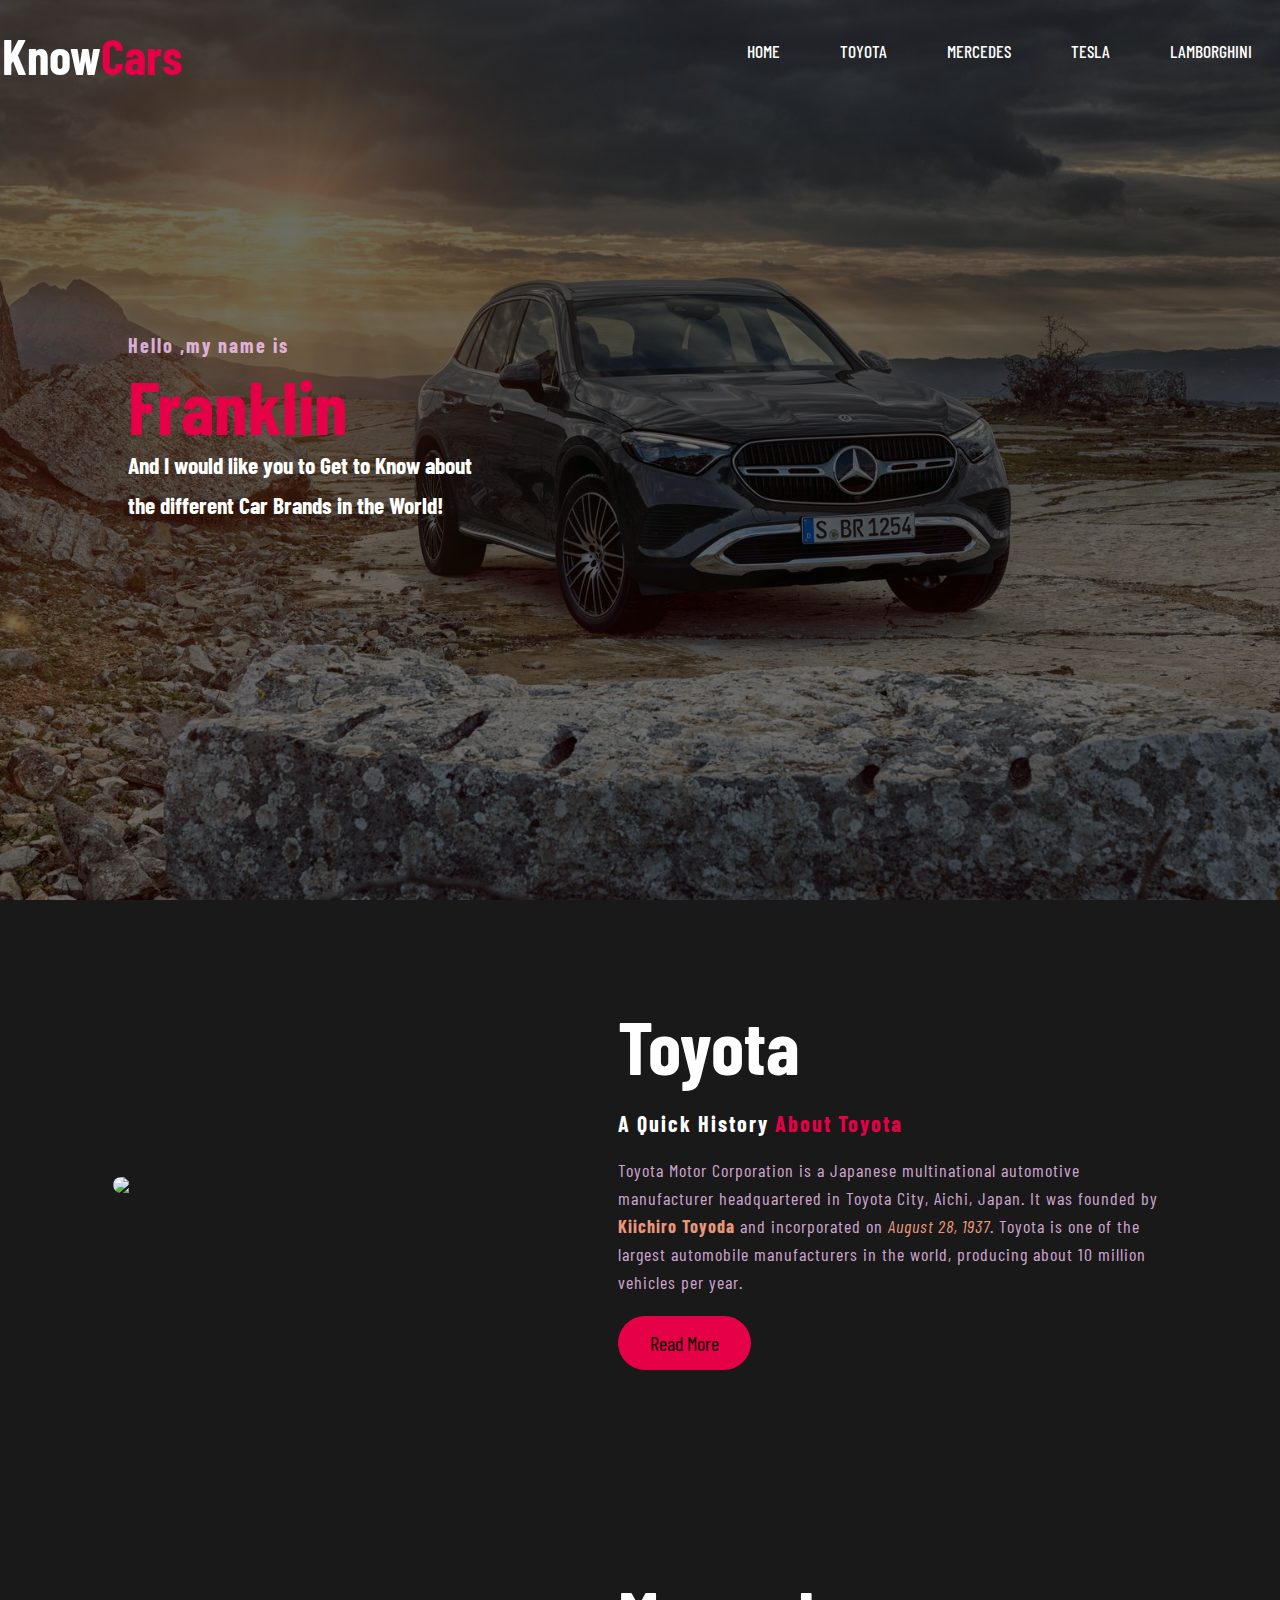
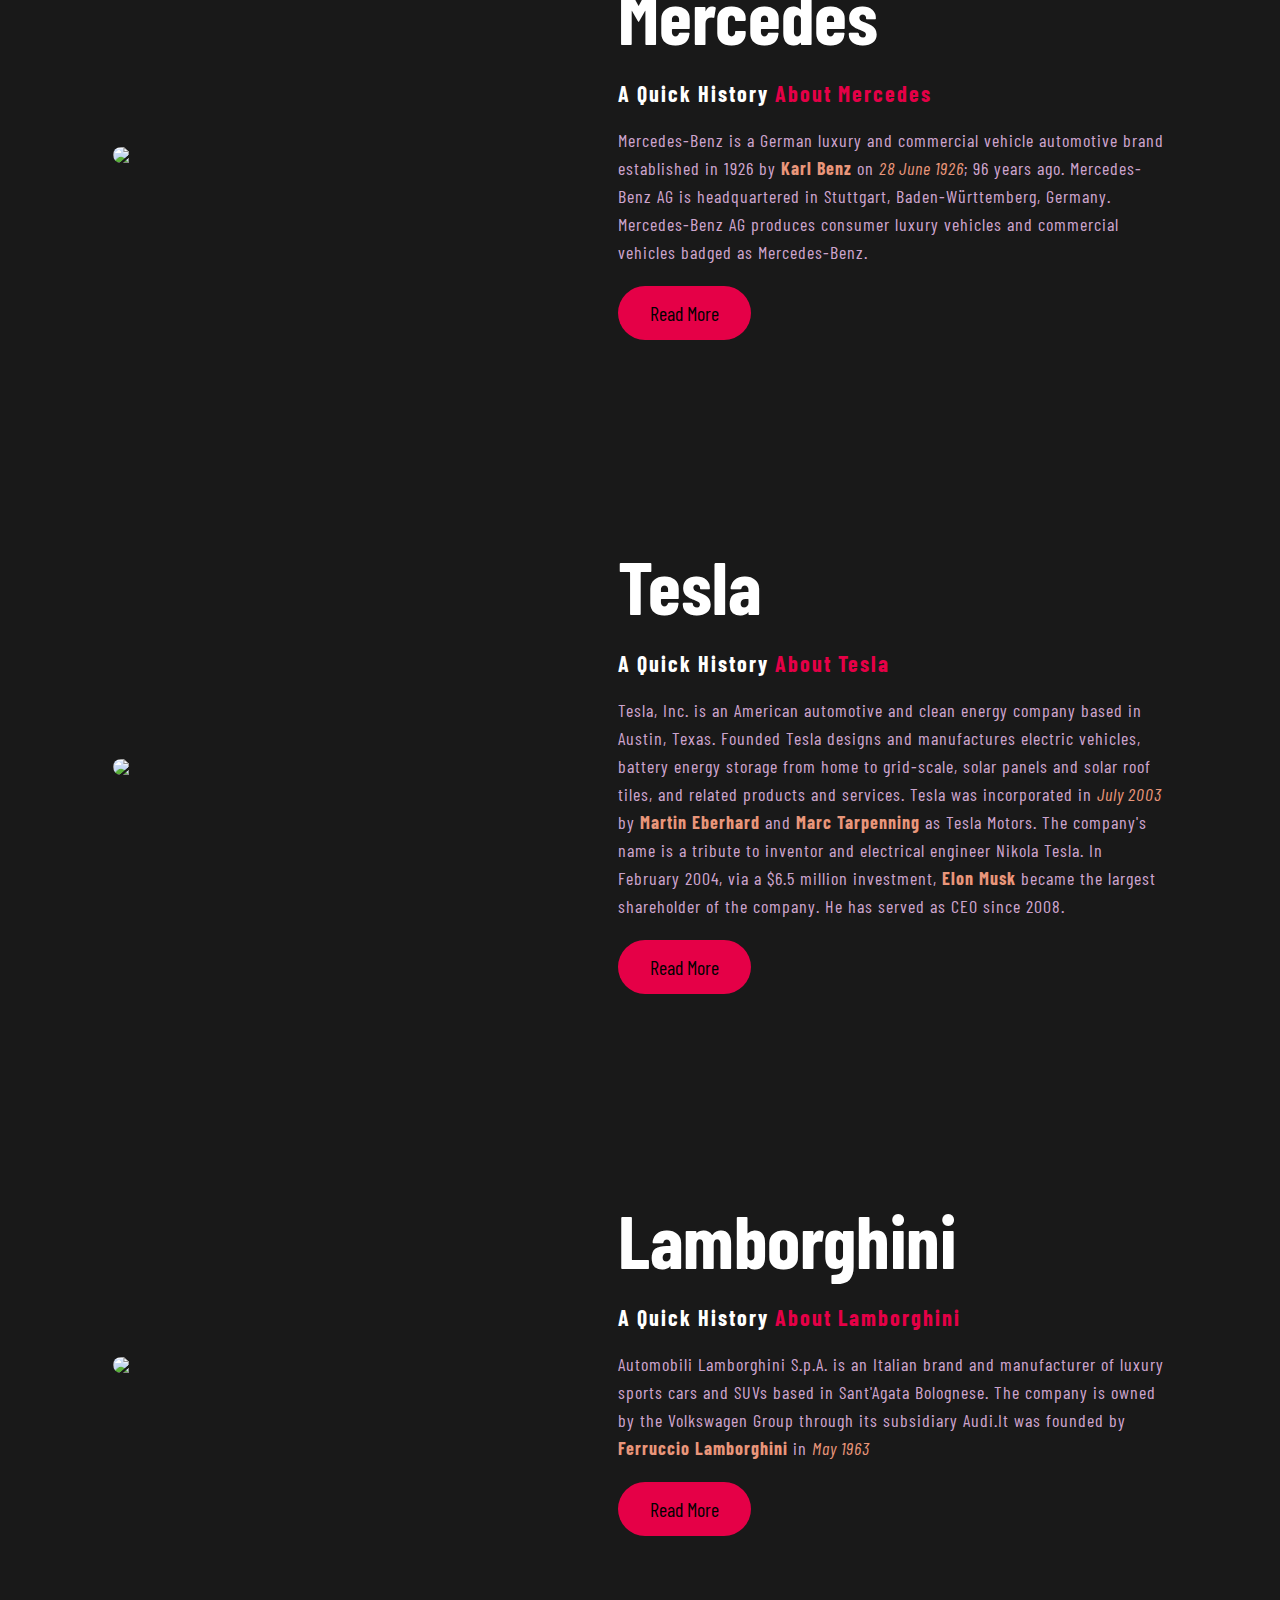
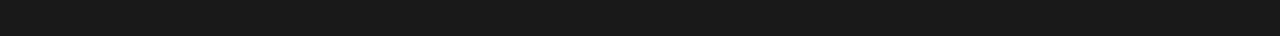
==== commit 62efb292: "Markup update" ====
--- a/Cars.html
+++ b/Cars.html
@@ -41,7 +41,7 @@
 
 		<section class="toyota-sect" id="startT">
 			<div class="main">
-				<img src="..\Car-Images\toyoda-small.jpg" class="car-logo toyota">
+				<img src="./Car-Images/toyota-logo.svg" class="car-logo">
 			
 
 			 <div class="about-toyota">
@@ -60,7 +60,7 @@
 
 		<section class="toyota-sect" id="startM">
 			<div class="main">
-				<img src="\Car-Images\merc-logo1.jpg" class="car-logo mercedes">
+				<img src="./Car-Images/mercedes-logo.svg" class="car-logo">
 			
 
 			 <div class="about-toyota">
@@ -82,7 +82,7 @@
 
 		<section class="toyota-sect" id="startE">
 			<div class="main">
-				<img src="\Car-Images\tesla-logo.jpg" class="car-logo tesla">
+				<img src="\Car-Images\tesla-logo.svg" class="car-logo">
 			
 
 			 <div class="about-toyota">
@@ -104,7 +104,7 @@
 
 		<section class="toyota-sect" id="startL">
 			<div class="main">
-				<img src="\Car-Images\lambo-logo.jpg" class="car-logo lambo">
+				<img src="/Car-Images/lamborghini-logo.svg" class="car-logo">
 			
 
 			 <div class="about-toyota">
